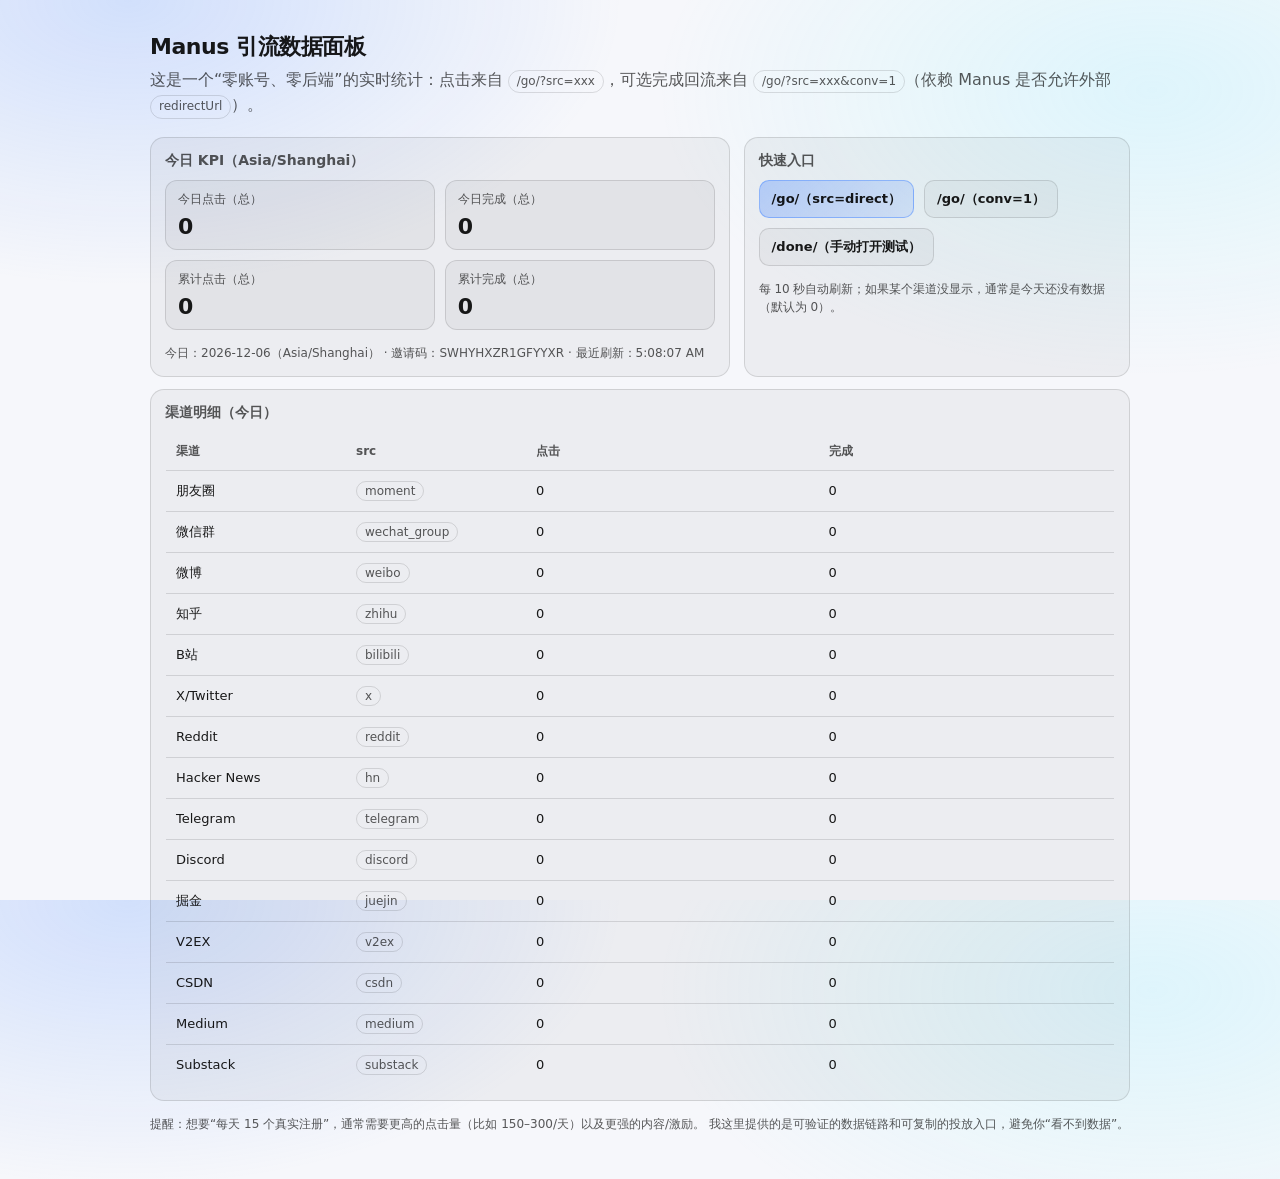
==== docs/dashboard/index.html @ 956812fd "Add tracking landing pages" ====
<!doctype html>
<html lang="zh-CN">
  <head>
    <meta charset="utf-8" />
    <meta name="viewport" content="width=device-width, initial-scale=1" />
    <title>Manus 引流数据面板</title>
    <link rel="stylesheet" href="../assets/style.css" />
  </head>
  <body>
    <div class="container">
      <div class="title">Manus 引流数据面板</div>
      <div class="subtitle">
        这是一个“零账号、零后端”的实时统计：点击来自
        <span class="pill">/go/?src=xxx</span>，可选完成回流来自
        <span class="pill">/go/?src=xxx&amp;conv=1</span>（依赖 Manus 是否允许外部
        <span class="pill">redirectUrl</span>）。
      </div>

      <div class="row">
        <div class="card">
          <h2>今日 KPI（Asia/Shanghai）</h2>
          <div class="kpi">
            <div class="metric">
              <div class="label">今日点击（总）</div>
              <div class="value" id="kpiClickToday">—</div>
            </div>
            <div class="metric">
              <div class="label">今日完成（总）</div>
              <div class="value" id="kpiConvToday">—</div>
            </div>
            <div class="metric">
              <div class="label">累计点击（总）</div>
              <div class="value" id="kpiClickTotal">—</div>
            </div>
            <div class="metric">
              <div class="label">累计完成（总）</div>
              <div class="value" id="kpiConvTotal">—</div>
            </div>
          </div>

          <div class="footer" id="metaLine">—</div>
        </div>

        <div class="card">
          <h2>快速入口</h2>
          <div class="actions">
            <a
              class="button primary"
              id="openGoDirect"
              href="../go/"
              target="_blank"
              rel="noreferrer"
              >/go/（src=direct）</a
            >
            <a
              class="button"
              id="openGoConv"
              href="../go/?src=direct&conv=1"
              target="_blank"
              rel="noreferrer"
              >/go/（conv=1）</a
            >
            <a
              class="button"
              id="openDone"
              href="../done/"
              target="_blank"
              rel="noreferrer"
              >/done/（手动打开测试）</a
            >
          </div>
          <div class="footer">
            每 10 秒自动刷新；如果某个渠道没显示，通常是今天还没有数据（默认为 0）。
          </div>
        </div>
      </div>

      <div class="card" style="margin-top: 12px">
        <h2>渠道明细（今日）</h2>
        <table class="table">
          <thead>
            <tr>
              <th style="width: 160px">渠道</th>
              <th style="width: 160px">src</th>
              <th>点击</th>
              <th>完成</th>
            </tr>
          </thead>
          <tbody id="rows"></tbody>
        </table>
      </div>

      <div class="footer">
        提醒：想要“每天 15 个真实注册”，通常需要更高的点击量（比如 150–300/天）以及更强的内容/激励。
        我这里提供的是可验证的数据链路和可复制的投放入口，避免你“看不到数据”。
      </div>
    </div>

    <script>
      (function () {
        const COUNTAPI_NAMESPACE = "manus_swhyhxzr1gfyyxr";
        const TIME_ZONE = "Asia/Shanghai";
        const INVITE_CODE = "SWHYHXZR1GFYYXR";

        const sources = [
          { src: "moment", name: "朋友圈" },
          { src: "wechat_group", name: "微信群" },
          { src: "weibo", name: "微博" },
          { src: "zhihu", name: "知乎" },
          { src: "bilibili", name: "B站" },
          { src: "x", name: "X/Twitter" },
          { src: "reddit", name: "Reddit" },
          { src: "hn", name: "Hacker News" },
          { src: "telegram", name: "Telegram" },
          { src: "discord", name: "Discord" },
          { src: "juejin", name: "掘金" },
          { src: "v2ex", name: "V2EX" },
          { src: "csdn", name: "CSDN" },
          { src: "medium", name: "Medium" },
          { src: "substack", name: "Substack" },
        ];

        const date = new Intl.DateTimeFormat("en-CA", {
          timeZone: TIME_ZONE,
          year: "numeric",
          month: "2-digit",
          day: "2-digit",
        }).format(new Date());

        const get = async (key) => {
          const url = `https://api.countapi.xyz/get/${COUNTAPI_NAMESPACE}/${encodeURIComponent(
            key
          )}`;
          try {
            const res = await fetch(url, { cache: "no-store" });
            if (!res.ok) return 0;
            const json = await res.json();
            return Number(json && json.value) || 0;
          } catch {
            return 0;
          }
        };

        const setText = (id, value) => {
          const el = document.getElementById(id);
          if (el) el.textContent = String(value);
        };

        const refresh = async () => {
          const [clickTotal, convTotal, clickToday, convToday] = await Promise.all([
            get("click_total"),
            get("conv_total"),
            get(`click_${date}_total`),
            get(`conv_${date}_total`),
          ]);

          setText("kpiClickTotal", clickTotal);
          setText("kpiConvTotal", convTotal);
          setText("kpiClickToday", clickToday);
          setText("kpiConvToday", convToday);

          const rows = document.getElementById("rows");
          rows.innerHTML = "";

          for (const s of sources) {
            const [c, v] = await Promise.all([
              get(`click_${date}_${s.src}`),
              get(`conv_${date}_${s.src}`),
            ]);

            const tr = document.createElement("tr");
            tr.innerHTML = `
              <td>${s.name}</td>
              <td><span class="pill">${s.src}</span></td>
              <td>${c}</td>
              <td>${v}</td>
            `;
            rows.appendChild(tr);
          }

          setText(
            "metaLine",
            `今日：${date}（${TIME_ZONE}） · 邀请码：${INVITE_CODE} · 最近刷新：${new Date().toLocaleTimeString()}`
          );
        };

        refresh();
        setInterval(refresh, 10_000);
      })();
    </script>
  </body>
</html>
---- docs/assets/style.css ----
:root {
  color-scheme: light dark;
  --bg: #0b0d10;
  --panel: rgba(255, 255, 255, 0.06);
  --text: rgba(255, 255, 255, 0.92);
  --muted: rgba(255, 255, 255, 0.72);
  --border: rgba(255, 255, 255, 0.14);
  --brand: #4f8cff;
}

@media (prefers-color-scheme: light) {
  :root {
    --bg: #f6f7fb;
    --panel: rgba(0, 0, 0, 0.04);
    --text: rgba(0, 0, 0, 0.9);
    --muted: rgba(0, 0, 0, 0.65);
    --border: rgba(0, 0, 0, 0.12);
    --brand: #0b5cff;
  }
}

html,
body {
  height: 100%;
}

body {
  margin: 0;
  font-family: ui-sans-serif, system-ui, -apple-system, BlinkMacSystemFont,
    "Segoe UI", Roboto, Helvetica, Arial, "Apple Color Emoji", "Segoe UI Emoji";
  background: radial-gradient(
      900px 520px at 10% 0%,
      rgba(79, 140, 255, 0.22),
      transparent 55%
    ),
    radial-gradient(
      900px 520px at 90% 10%,
      rgba(113, 237, 255, 0.18),
      transparent 55%
    ),
    var(--bg);
  color: var(--text);
}

.container {
  max-width: 980px;
  margin: 0 auto;
  padding: 28px 18px 46px;
}

.title {
  font-size: 22px;
  font-weight: 650;
  letter-spacing: -0.02em;
  margin: 4px 0 6px;
}

.subtitle {
  margin: 0 0 18px;
  color: var(--muted);
  line-height: 1.45;
}

.row {
  display: grid;
  grid-template-columns: 1fr;
  gap: 12px;
}

@media (min-width: 860px) {
  .row {
    grid-template-columns: 1.2fr 0.8fr;
    gap: 14px;
  }
}

.card {
  border: 1px solid var(--border);
  background: var(--panel);
  border-radius: 14px;
  padding: 14px 14px;
}

.card h2 {
  margin: 0 0 10px;
  font-size: 14px;
  color: var(--muted);
  font-weight: 600;
}

.kpi {
  display: grid;
  grid-template-columns: 1fr 1fr;
  gap: 10px;
}

.kpi .metric {
  border: 1px solid var(--border);
  border-radius: 12px;
  padding: 10px 12px;
  background: rgba(0, 0, 0, 0.04);
}

@media (prefers-color-scheme: dark) {
  .kpi .metric {
    background: rgba(255, 255, 255, 0.04);
  }
}

.kpi .metric .label {
  font-size: 12px;
  color: var(--muted);
}

.kpi .metric .value {
  margin-top: 6px;
  font-size: 22px;
  font-weight: 700;
  letter-spacing: -0.01em;
}

.table {
  width: 100%;
  border-collapse: collapse;
  overflow: hidden;
  border-radius: 12px;
  border: 1px solid var(--border);
}

.table th,
.table td {
  padding: 10px 10px;
  text-align: left;
  border-bottom: 1px solid var(--border);
  font-size: 13px;
}

.table th {
  font-size: 12px;
  color: var(--muted);
  font-weight: 650;
}

.table tr:last-child td {
  border-bottom: 0;
}

.pill {
  display: inline-block;
  padding: 2px 8px;
  border: 1px solid var(--border);
  border-radius: 999px;
  color: var(--muted);
  font-size: 12px;
}

.muted {
  color: var(--muted);
}

.actions {
  display: flex;
  gap: 10px;
  align-items: center;
  flex-wrap: wrap;
}

a.button {
  display: inline-flex;
  align-items: center;
  justify-content: center;
  height: 36px;
  padding: 0 12px;
  border-radius: 10px;
  border: 1px solid var(--border);
  background: rgba(255, 255, 255, 0.06);
  color: var(--text);
  text-decoration: none;
  font-size: 13px;
  font-weight: 600;
}

@media (prefers-color-scheme: light) {
  a.button {
    background: rgba(0, 0, 0, 0.03);
  }
}

a.button.primary {
  border-color: rgba(79, 140, 255, 0.5);
  background: linear-gradient(
    135deg,
    rgba(79, 140, 255, 0.35),
    rgba(79, 140, 255, 0.15)
  );
  color: var(--text);
}

.footer {
  margin-top: 14px;
  font-size: 12px;
  color: var(--muted);
  line-height: 1.5;
}
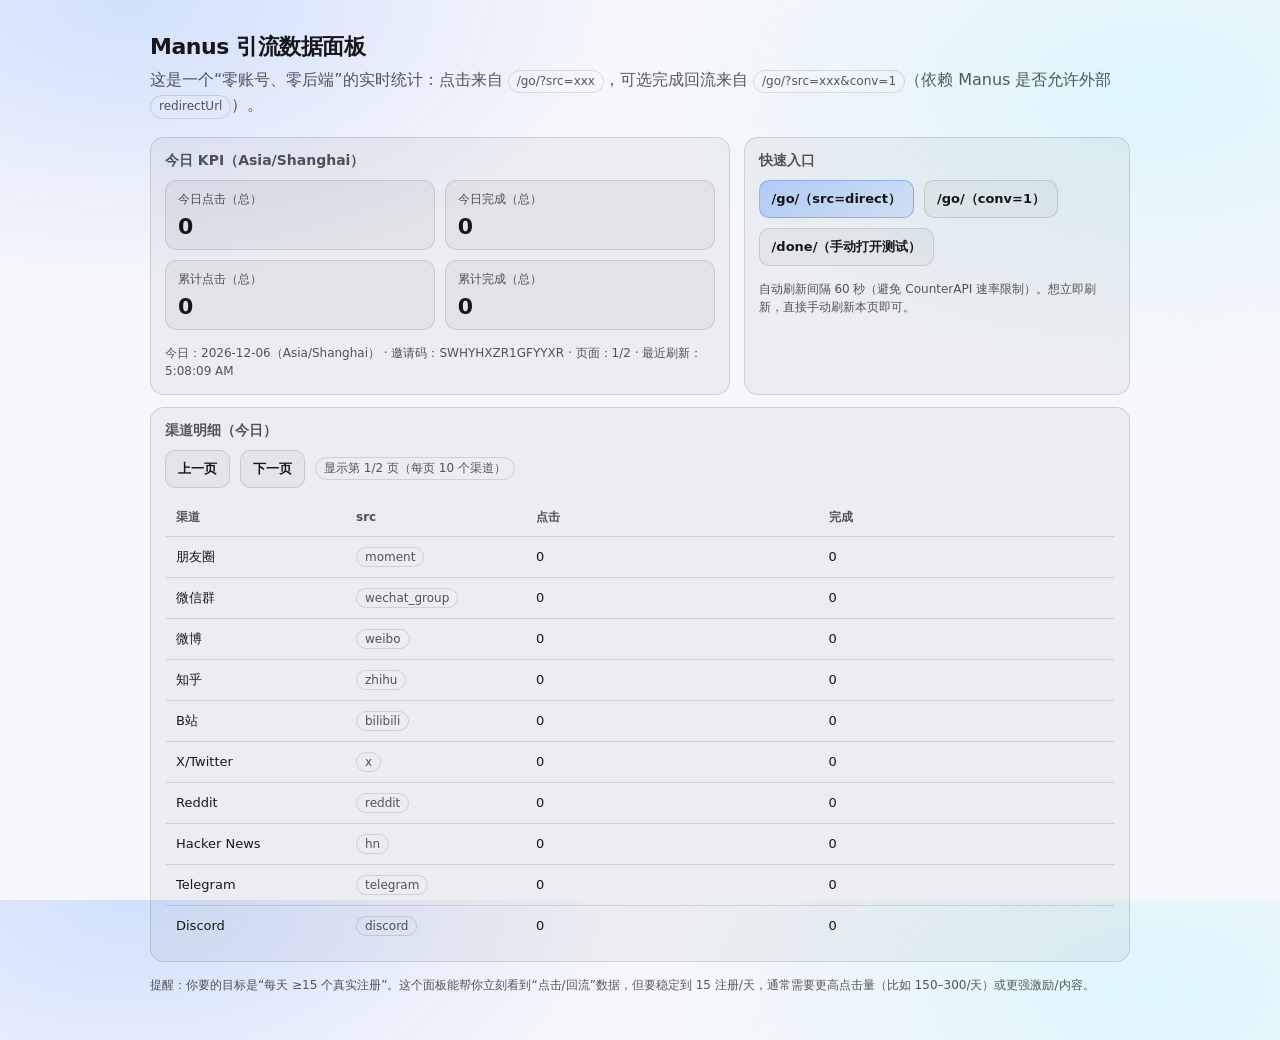
==== commit da0937f3: "Switch tracking to CounterAPI" ====
--- a/docs/dashboard/index.html
+++ b/docs/dashboard/index.html
@@ -70,13 +70,18 @@
             >
           </div>
           <div class="footer">
-            每 10 秒自动刷新；如果某个渠道没显示，通常是今天还没有数据（默认为 0）。
+            自动刷新间隔 60 秒（避免 CounterAPI 速率限制）。想立即刷新，直接手动刷新本页即可。
           </div>
         </div>
       </div>
 
       <div class="card" style="margin-top: 12px">
         <h2>渠道明细（今日）</h2>
+        <div class="actions" style="margin: 0 0 10px">
+          <a class="button" id="prevPage" href="#">上一页</a>
+          <a class="button" id="nextPage" href="#">下一页</a>
+          <span class="pill" id="pageInfo">—</span>
+        </div>
         <table class="table">
           <thead>
             <tr>
@@ -91,14 +96,15 @@
       </div>
 
       <div class="footer">
-        提醒：想要“每天 15 个真实注册”，通常需要更高的点击量（比如 150–300/天）以及更强的内容/激励。
-        我这里提供的是可验证的数据链路和可复制的投放入口，避免你“看不到数据”。
+        提醒：你要的目标是“每天 ≥15 个真实注册”。这个面板能帮你立刻看到“点击/回流”数据，但要稳定到
+        15 注册/天，通常需要更高点击量（比如 150–300/天）或更强激励/内容。
       </div>
     </div>
 
     <script>
       (function () {
-        const COUNTAPI_NAMESPACE = "manus_swhyhxzr1gfyyxr";
+        const COUNTERAPI_NAMESPACE = "manus_swhyhxzr1gfyyxr";
+        const COUNTERAPI_BASE = "https://api.counterapi.dev/v1";
         const TIME_ZONE = "Asia/Shanghai";
         const INVITE_CODE = "SWHYHXZR1GFYYXR";
 
@@ -120,6 +126,9 @@
           { src: "substack", name: "Substack" },
         ];
 
+        const PAGE_SIZE = 10;
+        const pages = Math.max(1, Math.ceil(sources.length / PAGE_SIZE));
+
         const date = new Intl.DateTimeFormat("en-CA", {
           timeZone: TIME_ZONE,
           year: "numeric",
@@ -127,31 +136,37 @@
           day: "2-digit",
         }).format(new Date());
 
-        const get = async (key) => {
-          const url = `https://api.countapi.xyz/get/${COUNTAPI_NAMESPACE}/${encodeURIComponent(
+        const search = new URLSearchParams(window.location.search);
+        const pageFromQuery = Number(search.get("page") || "1");
+        const page = Number.isFinite(pageFromQuery)
+          ? Math.min(Math.max(1, pageFromQuery), pages)
+          : 1;
+
+        const setText = (id, value) => {
+          const el = document.getElementById(id);
+          if (el) el.textContent = String(value);
+        };
+
+        const getCount = async (key) => {
+          const url = `${COUNTERAPI_BASE}/${COUNTERAPI_NAMESPACE}/${encodeURIComponent(
             key
-          )}`;
+          )}/`;
           try {
             const res = await fetch(url, { cache: "no-store" });
             if (!res.ok) return 0;
             const json = await res.json();
-            return Number(json && json.value) || 0;
+            return Number(json && json.count) || 0;
           } catch {
             return 0;
           }
         };
 
-        const setText = (id, value) => {
-          const el = document.getElementById(id);
-          if (el) el.textContent = String(value);
-        };
-
         const refresh = async () => {
           const [clickTotal, convTotal, clickToday, convToday] = await Promise.all([
-            get("click_total"),
-            get("conv_total"),
-            get(`click_${date}_total`),
-            get(`conv_${date}_total`),
+            getCount("click_total"),
+            getCount("conv_total"),
+            getCount(`click_${date}_total`),
+            getCount(`conv_${date}_total`),
           ]);
 
           setText("kpiClickTotal", clickTotal);
@@ -162,30 +177,60 @@
           const rows = document.getElementById("rows");
           rows.innerHTML = "";
 
-          for (const s of sources) {
-            const [c, v] = await Promise.all([
-              get(`click_${date}_${s.src}`),
-              get(`conv_${date}_${s.src}`),
-            ]);
-
+          const start = (page - 1) * PAGE_SIZE;
+          const end = Math.min(sources.length, start + PAGE_SIZE);
+          const visibleSources = sources.slice(start, end);
+
+          const counts = await Promise.all(
+            visibleSources.map(async (s) => {
+              const [c, v] = await Promise.all([
+                getCount(`click_${date}_${s.src}`),
+                getCount(`conv_${date}_${s.src}`),
+              ]);
+              return { ...s, click: c, conv: v };
+            })
+          );
+
+          for (const s of counts) {
             const tr = document.createElement("tr");
             tr.innerHTML = `
               <td>${s.name}</td>
               <td><span class="pill">${s.src}</span></td>
-              <td>${c}</td>
-              <td>${v}</td>
+              <td>${s.click}</td>
+              <td>${s.conv}</td>
             `;
             rows.appendChild(tr);
           }
 
+          const now = new Date().toLocaleTimeString();
           setText(
             "metaLine",
-            `今日：${date}（${TIME_ZONE}） · 邀请码：${INVITE_CODE} · 最近刷新：${new Date().toLocaleTimeString()}`
+            `今日：${date}（${TIME_ZONE}） · 邀请码：${INVITE_CODE} · 页面：${page}/${pages} · 最近刷新：${now}`
           );
         };
 
+        const updatePager = () => {
+          const prev = document.getElementById("prevPage");
+          const next = document.getElementById("nextPage");
+          const pageInfo = document.getElementById("pageInfo");
+
+          const buildUrl = (p) => {
+            const u = new URL(window.location.href);
+            u.searchParams.set("page", String(p));
+            return u.toString();
+          };
+
+          const prevPage = page > 1 ? page - 1 : 1;
+          const nextPage = page < pages ? page + 1 : pages;
+
+          prev.href = buildUrl(prevPage);
+          next.href = buildUrl(nextPage);
+          pageInfo.textContent = `显示第 ${page}/${pages} 页（每页 ${PAGE_SIZE} 个渠道）`;
+        };
+
+        updatePager();
         refresh();
-        setInterval(refresh, 10_000);
+        setInterval(refresh, 60_000);
       })();
     </script>
   </body>
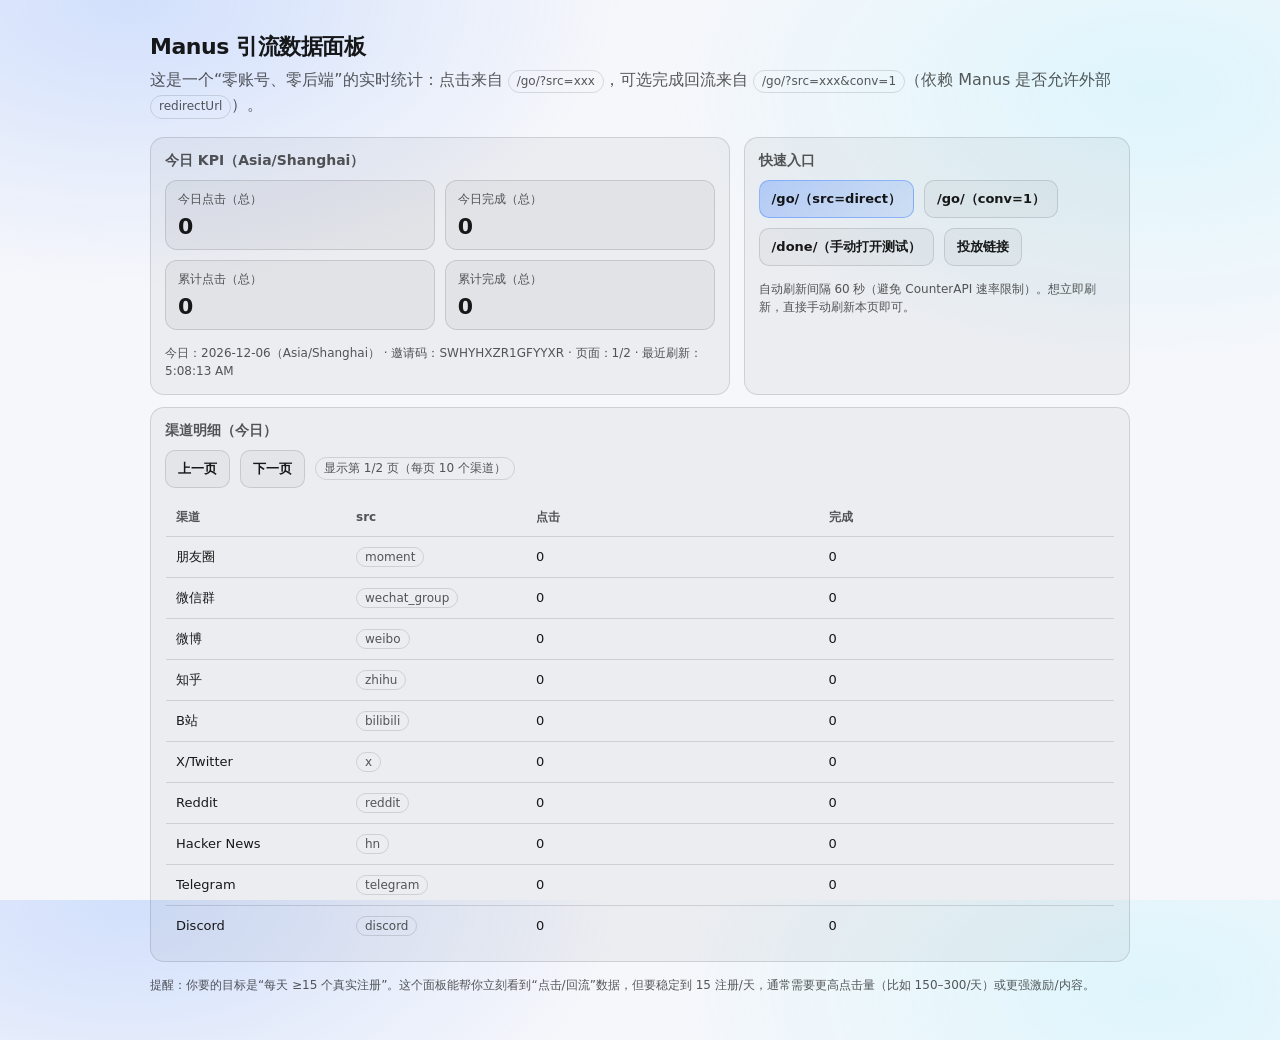
==== commit 87eb0584: "Add link copier page" ====
--- a/docs/dashboard/index.html
+++ b/docs/dashboard/index.html
@@ -68,6 +68,7 @@
               rel="noreferrer"
               >/done/（手动打开测试）</a
             >
+            <a class="button" href="../links/">投放链接</a>
           </div>
           <div class="footer">
             自动刷新间隔 60 秒（避免 CounterAPI 速率限制）。想立即刷新，直接手动刷新本页即可。
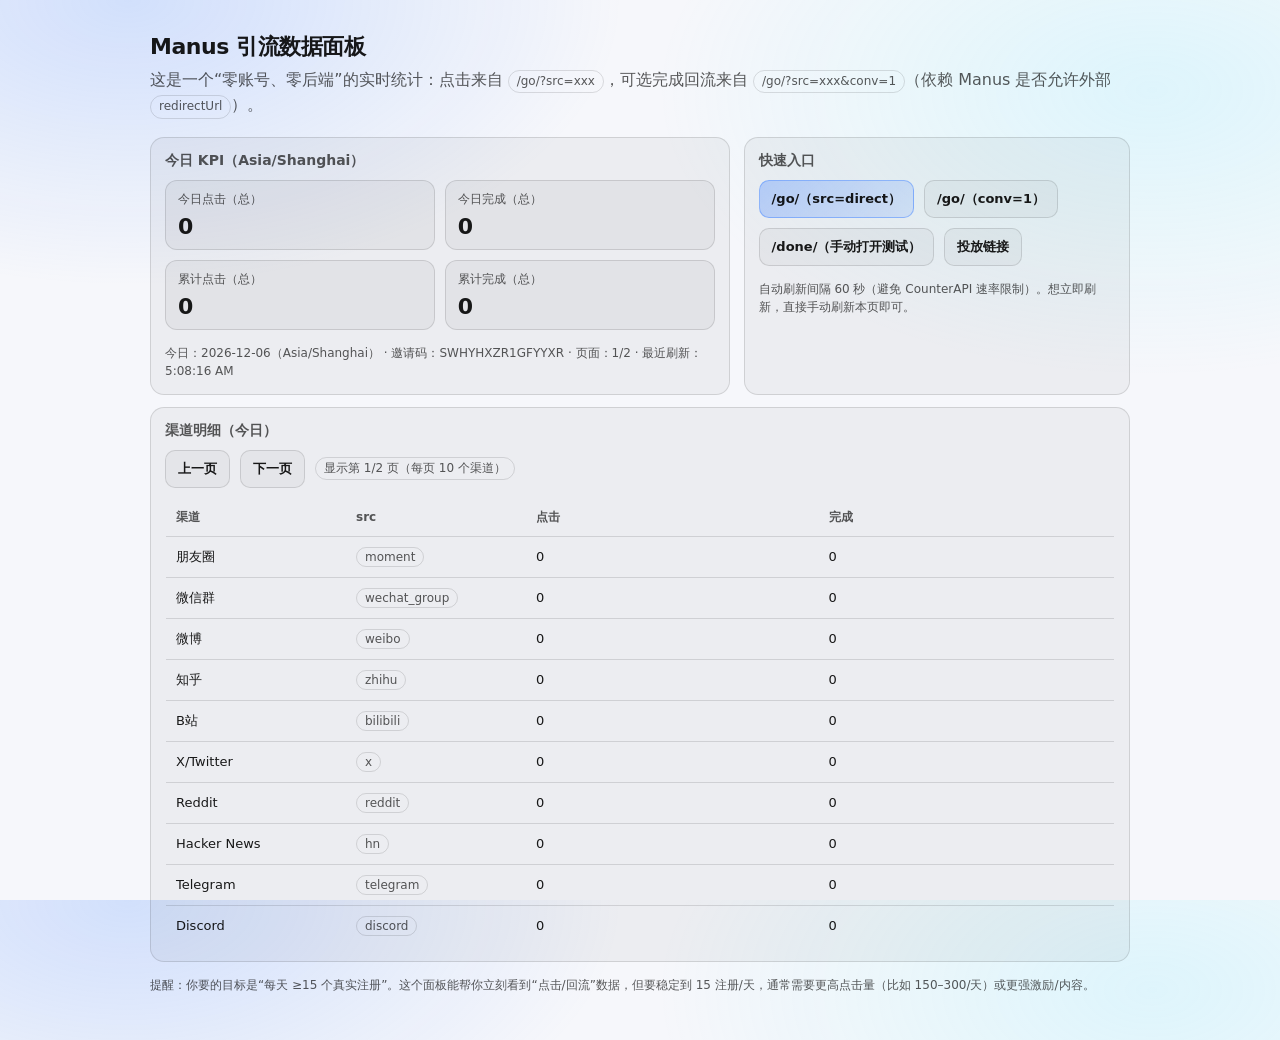
==== commit 7e83c96a: "Add autopost workflow for owned channels" ====
--- a/docs/dashboard/index.html
+++ b/docs/dashboard/index.html
@@ -120,6 +120,9 @@
           { src: "hn", name: "Hacker News" },
           { src: "telegram", name: "Telegram" },
           { src: "discord", name: "Discord" },
+          { src: "slack", name: "Slack" },
+          { src: "mastodon", name: "Mastodon" },
+          { src: "bluesky", name: "Bluesky" },
           { src: "juejin", name: "掘金" },
           { src: "v2ex", name: "V2EX" },
           { src: "csdn", name: "CSDN" },
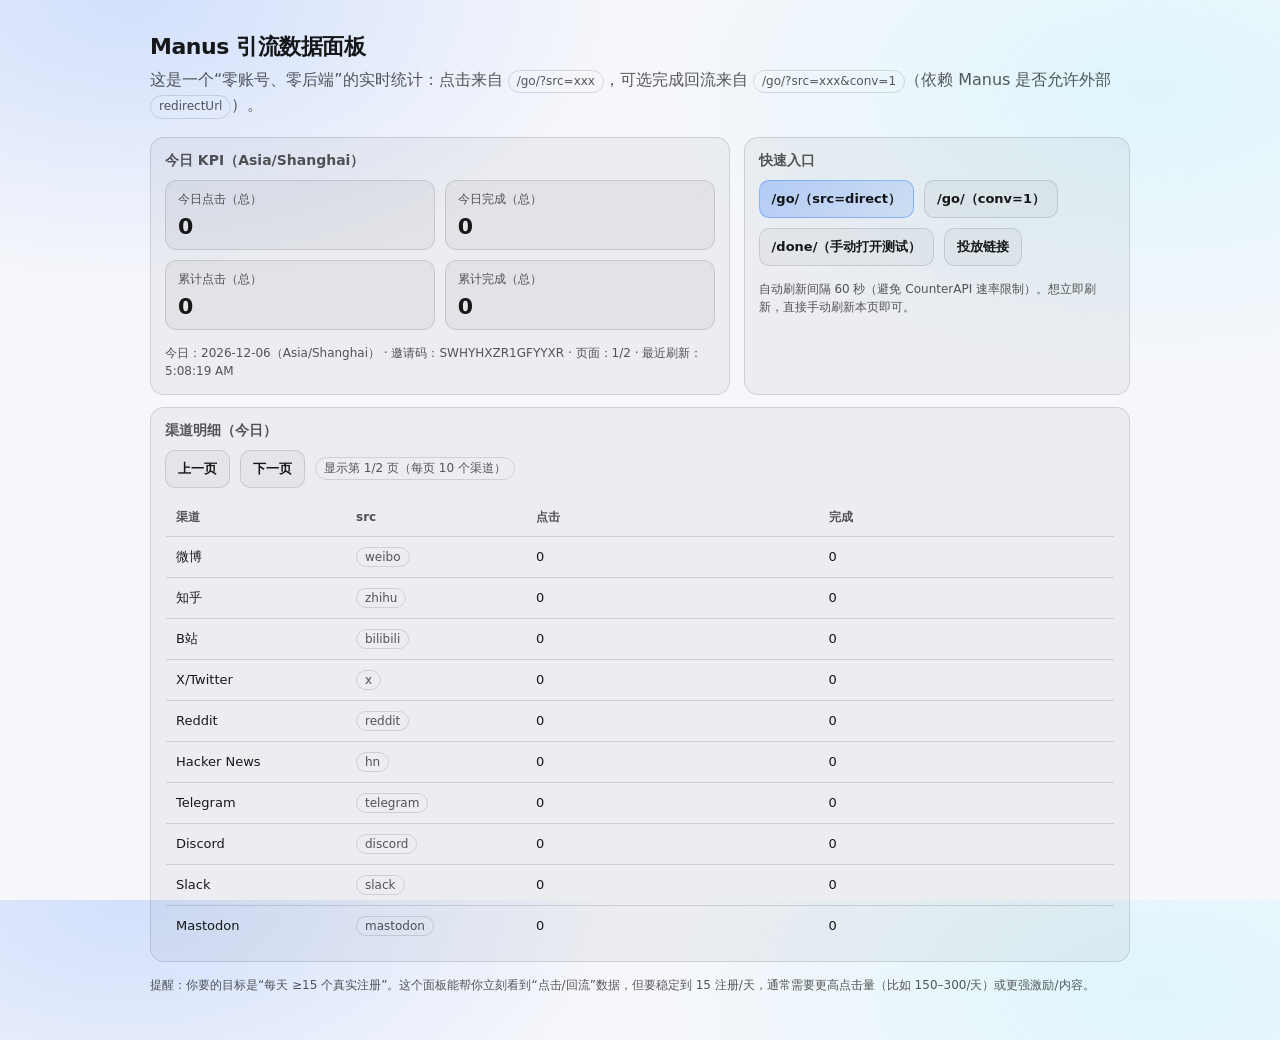
==== commit c0eadf08: "Remove private social sources from lists" ====
--- a/docs/dashboard/index.html
+++ b/docs/dashboard/index.html
@@ -110,8 +110,6 @@
         const INVITE_CODE = "SWHYHXZR1GFYYXR";
 
         const sources = [
-          { src: "moment", name: "朋友圈" },
-          { src: "wechat_group", name: "微信群" },
           { src: "weibo", name: "微博" },
           { src: "zhihu", name: "知乎" },
           { src: "bilibili", name: "B站" },
